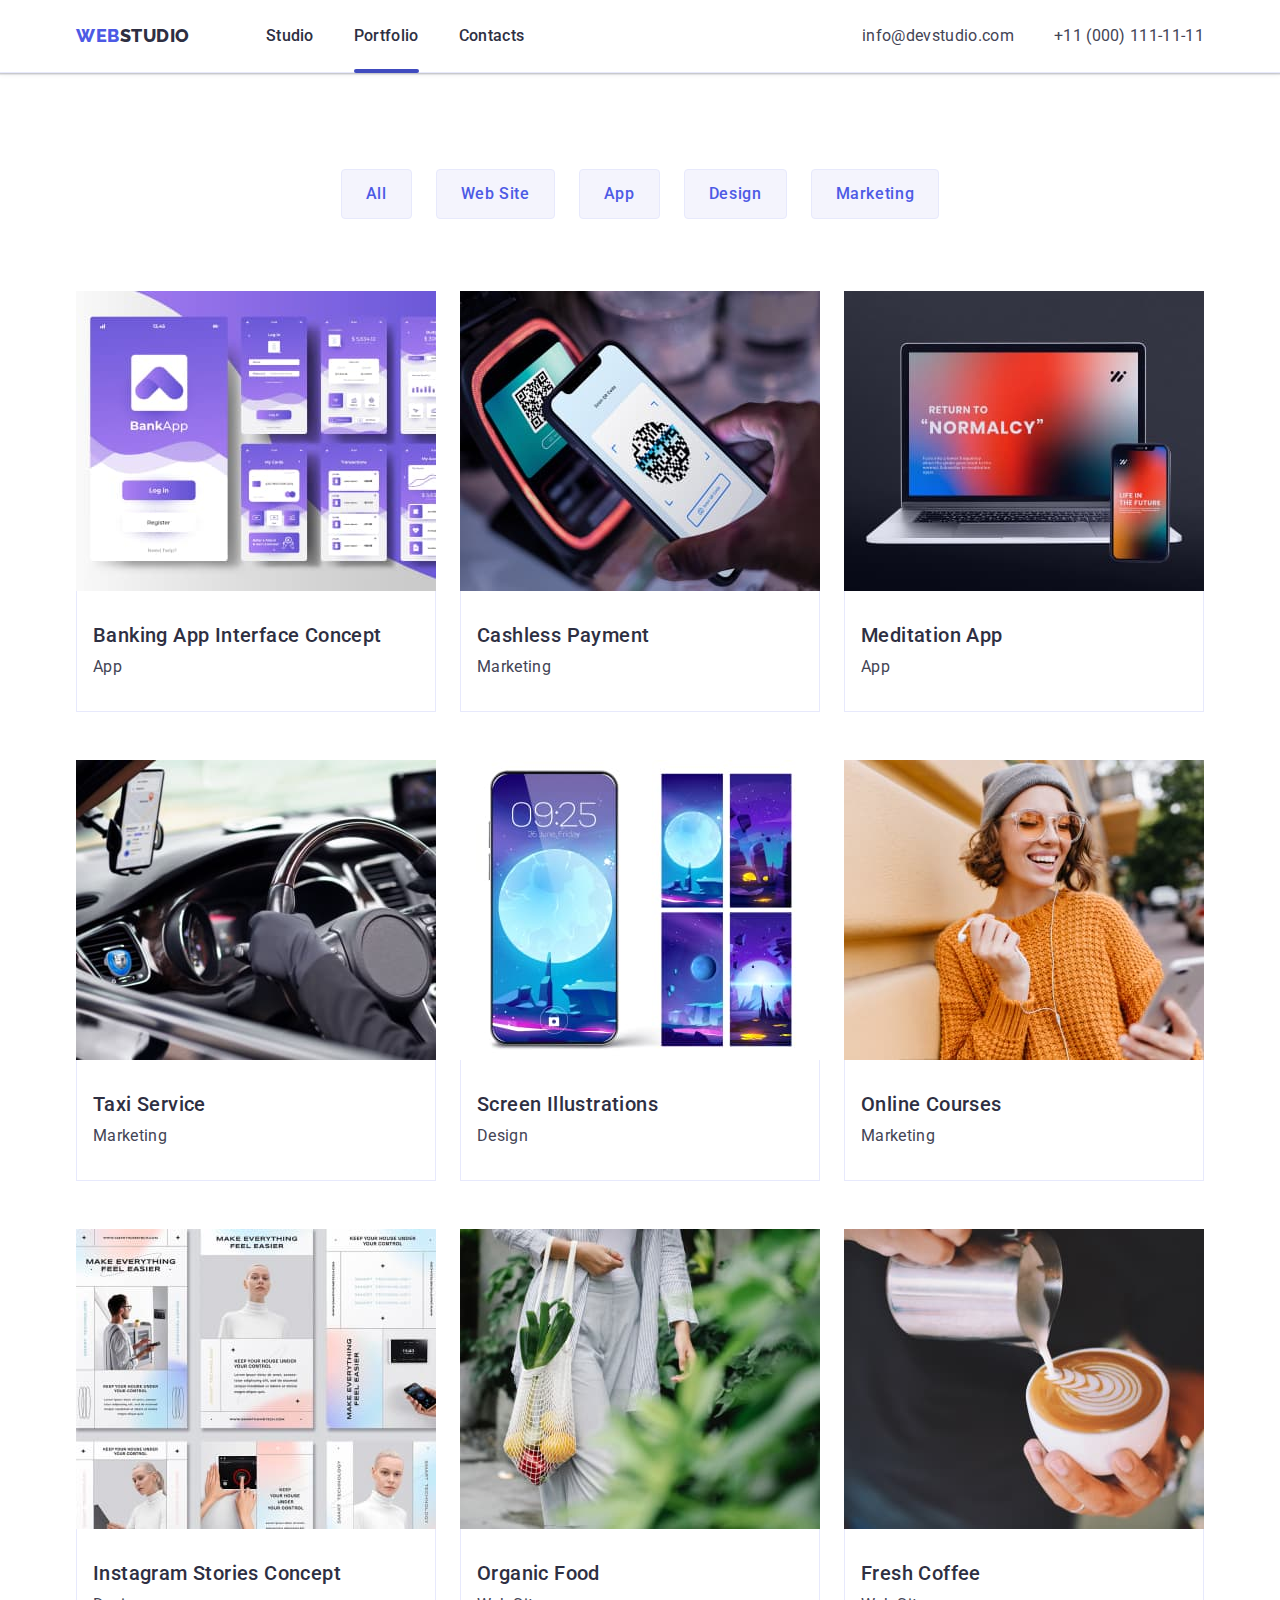
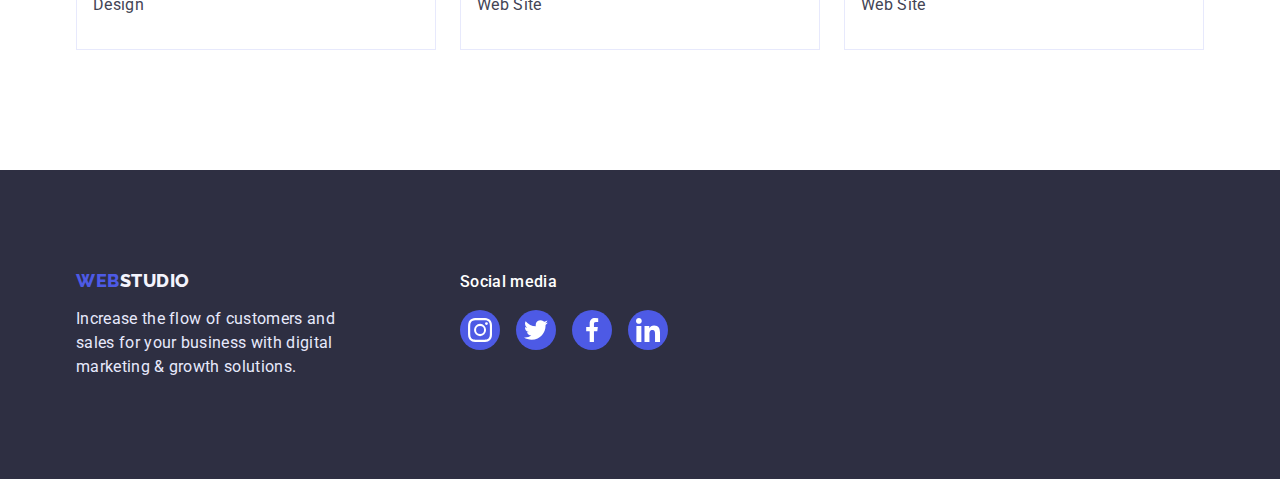
==== portfolio.html @ 71bdea36 "Initial commit" ====
<!DOCTYPE html>
<html lang="en">
  <head>
    <meta charset="UTF-8" />
    <meta http-equiv="X-UA-Compatible" content="IE=edge" />
    <meta name="viewport" content="width=device-width, initial-scale=1.0" />
    <title>Portfolio</title>
    <link rel="preconnect" href="https://fonts.googleapis.com" />
    <link rel="preconnect" href="https://fonts.gstatic.com" crossorigin />
    <link
      href="https://fonts.googleapis.com/css2?family=Raleway:wght@800&family=Roboto:wght@400;500;700;900&display=swap"
      rel="stylesheet"
    />
    <link
      rel="stylesheet"
      href="https://cdnjs.cloudflare.com/ajax/libs/modern-normalize/1.1.0/modern-normalize.min.css"
    />
    <link rel="stylesheet" href="./css/styles.css" />
  </head>
  <body>
    <!-- Header -->
    <header class="page-header">
      <div class="container header-container">
        <nav class="page-header-nav">
          <a class="logo link" href="./index.html"
            >Web<span class="logo-part-header">Studio</span></a
          >
          <ul class="site-nav list">
            <li class="site-nav-item">
              <a class="site-nav-link link" href="./index.html">Studio</a>
            </li>
            <li class="site-nav-item">
              <a class="site-nav-link current link" href="./portfolio.html"
                >Portfolio</a
              >
            </li>
            <li class="site-nav-item">
              <a class="site-nav-link link" href="">Contacts</a>
            </li>
          </ul>
        </nav>
        <address class="feedback">
          <ul class="contacts list">
            <li class="contacts-item">
              <a
                class="contacts-item-link link"
                href="mailto:info@devstudio.com"
                >info@devstudio.com</a
              >
            </li>
            <li class="contacts-item">
              <a class="contacts-item-link link" href="tel:+110001111111"
                >+11 (000) 111-11-11</a
              >
            </li>
          </ul>
        </address>
      </div>
    </header>
    <main>
      <!-- Main -->
      <section class="examples">
        <div class="container">
          <h1 class="examples-title hidden-title">Portfolio</h1>
          <!-- Filter -->
          <ul class="filter-list list">
            <li><button class="filter-nav" type="button">All</button></li>
            <li>
              <button class="filter-nav" type="button">Web Site</button>
            </li>
            <li><button class="filter-nav" type="button">App</button></li>
            <li><button class="filter-nav" type="button">Design</button></li>
            <li>
              <button class="filter-nav" type="button">Marketing</button>
            </li>
          </ul>
          <!-- Portfolio -->
          <ul class="portfolio-list list">
            <li class="portfolio-item">
              <a class="porfolio-link link" href="">
                <div class="portfolio-card-wrap">
                  <img
                    class="portfolio-card"
                    src="./images/portfolio/BankingApp.jpg"
                    alt="bank app's phone screens"
                    width="360"
                  />
                  <p class="portfolio-cover-text main-text">
                    14 Stylish and User-Friendly App Design Concepts · Task
                    Manager App · Calorie Tracker App · Exotic Fruit Ecommerce
                    App · Cloud Storage App
                  </p>
                </div>
                <div class="portfolio-item-descr">
                  <h2 class="portfolio-item-title block-title">
                    Banking App Interface Concept
                  </h2>
                  <p class="portfolio-item-text main-text">App</p>
                </div>
              </a>
            </li>
            <li class="portfolio-item">
              <a class="porfolio-link link" href="">
                <div class="portfolio-card-wrap">
                  <img
                    class="portfolio-card"
                    src="./images/portfolio/CashlessPayment.jpg"
                    alt="smartphone in the hand"
                    width="360"
                  />
                  <p class="portfolio-cover-text main-text">
                    14 Stylish and User-Friendly App Design Concepts · Task
                    Manager App · Calorie Tracker App · Exotic Fruit Ecommerce
                    App · Cloud Storage App
                  </p>
                </div>
                <div class="portfolio-item-descr">
                  <h2 class="portfolio-item-title block-title">
                    Cashless Payment
                  </h2>
                  <p class="portfolio-item-text main-text">Marketing</p>
                </div></a
              >
            </li>
            <li class="portfolio-item">
              <a class="porfolio-link link" href="">
                <div class="portfolio-card-wrap">
                  <img
                    class="portfolio-card"
                    src="./images/portfolio/MeditaionApp.jpg"
                    alt="laptop and smartphone"
                    width="360"
                  />
                  <p class="portfolio-cover-text main-text">
                    14 Stylish and User-Friendly App Design Concepts · Task
                    Manager App · Calorie Tracker App · Exotic Fruit Ecommerce
                    App · Cloud Storage App
                  </p>
                </div>
                <div class="portfolio-item-descr">
                  <h2 class="portfolio-item-title block-title">
                    Meditation App
                  </h2>
                  <p class="portfolio-item-text main-text">App</p>
                </div></a
              >
            </li>
            <li class="portfolio-item">
              <a class="porfolio-link link" href="">
                <div class="portfolio-card-wrap">
                  <img
                    class="portfolio-card"
                    src="./images/portfolio/TaxiService.jpg"
                    alt="taxi driver in a car"
                    width="360"
                  />
                  <p class="portfolio-cover-text main-text">
                    14 Stylish and User-Friendly App Design Concepts · Task
                    Manager App · Calorie Tracker App · Exotic Fruit Ecommerce
                    App · Cloud Storage App
                  </p>
                </div>
                <div class="portfolio-item-descr">
                  <h2 class="portfolio-item-title block-title">Taxi Service</h2>
                  <p class="portfolio-item-text main-text">Marketing</p>
                </div></a
              >
            </li>
            <li class="portfolio-item">
              <a class="porfolio-link link" href="">
                <div class="portfolio-card-wrap">
                  <img
                    class="portfolio-card"
                    src="./images/portfolio/ScreenIllustrations.jpg"
                    alt="smartphone's screen examples"
                    width="360"
                  />
                  <p class="portfolio-cover-text main-text">
                    14 Stylish and User-Friendly App Design Concepts · Task
                    Manager App · Calorie Tracker App · Exotic Fruit Ecommerce
                    App · Cloud Storage App
                  </p>
                </div>
                <div class="portfolio-item-descr">
                  <h2 class="portfolio-item-title block-title">
                    Screen Illustrations
                  </h2>
                  <p class="portfolio-item-text main-text">Design</p>
                </div></a
              >
            </li>
            <li class="portfolio-item">
              <a class="porfolio-link link" href="">
                <div class="portfolio-card-wrap">
                  <img
                    class="portfolio-card"
                    src="./images/portfolio/OnlineCourses.jpg"
                    alt="smiling women with smartphone"
                    width="360"
                  />
                  <p class="portfolio-cover-text main-text">
                    14 Stylish and User-Friendly App Design Concepts · Task
                    Manager App · Calorie Tracker App · Exotic Fruit Ecommerce
                    App · Cloud Storage App
                  </p>
                </div>
                <div class="portfolio-item-descr">
                  <h2 class="portfolio-item-title block-title">
                    Online Courses
                  </h2>
                  <p class="portfolio-item-text main-text">Marketing</p>
                </div></a
              >
            </li>
            <li class="portfolio-item">
              <a class="porfolio-link link" href="">
                <div class="portfolio-card-wrap">
                  <img
                    class="portfolio-card"
                    src="./images/portfolio/InstagramStories.jpg"
                    alt="smart home app examples"
                    width="360"
                  />
                  <p class="portfolio-cover-text main-text">
                    14 Stylish and User-Friendly App Design Concepts · Task
                    Manager App · Calorie Tracker App · Exotic Fruit Ecommerce
                    App · Cloud Storage App
                  </p>
                </div>
                <div class="portfolio-item-descr">
                  <h2 class="portfolio-item-title block-title">
                    Instagram Stories Concept
                  </h2>
                  <p class="portfolio-item-text main-text">Design</p>
                </div></a
              >
            </li>
            <li class="portfolio-item">
              <a class="porfolio-link link" href="">
                <div class="portfolio-card-wrap">
                  <img
                    class="portfolio-card"
                    src="./images/portfolio/OrganicFood.jpg"
                    alt="bag with food on the arm"
                    width="360"
                  />
                  <p class="portfolio-cover-text main-text">
                    14 Stylish and User-Friendly App Design Concepts · Task
                    Manager App · Calorie Tracker App · Exotic Fruit Ecommerce
                    App · Cloud Storage App
                  </p>
                </div>
                <div class="portfolio-item-descr">
                  <h2 class="portfolio-item-title block-title">Organic Food</h2>
                  <p class="portfolio-item-text main-text">Web Site</p>
                </div></a
              >
            </li>
            <li class="portfolio-item">
              <a class="porfolio-link link" href="">
                <div class="portfolio-card-wrap">
                  <img
                    class="portfolio-card"
                    src="./images/portfolio/FreshCoffee.jpg"
                    alt="capuchino making"
                    width="360"
                  />
                  <p class="portfolio-cover-text main-text">
                    14 Stylish and User-Friendly App Design Concepts · Task
                    Manager App · Calorie Tracker App · Exotic Fruit Ecommerce
                    App · Cloud Storage App
                  </p>
                </div>
                <div class="portfolio-item-descr">
                  <h2 class="portfolio-item-title block-title">Fresh Coffee</h2>
                  <p class="portfolio-item-text main-text">Web Site</p>
                </div></a
              >
            </li>
          </ul>
        </div>
      </section>
    </main>
    <!-- Footer -->
    <footer class="business-card">
      <div class="container footer-container">
        <div class="logo-slogan">
          <a href="./index.html" class="logo link"
            >Web<span class="logo-part-footer">Studio</span></a
          >
          <p class="business-card-text main-text">
            Increase the flow of customers and sales for your business with
            digital marketing & growth solutions.
          </p>
        </div>
        <div class="company-media">
          <p class="media-name main-text">Social media</p>
          <ul class="company-media-list list">
            <li class="company-media-item">
              <a href="" class="company-media-link link"
                ><svg class="company-media-icon icon">
                  <use href="./images/icons.svg#icon-instagram-m"></use></svg
              ></a>
            </li>
            <li class="company-media-item">
              <a href="" class="company-media-link link"
                ><svg class="company-media-icon icon">
                  <use href="./images/icons.svg#icon-twitter-m"></use></svg
              ></a>
            </li>
            <li class="company-media-item">
              <a href="" class="company-media-link link"
                ><svg class="company-media-icon icon">
                  <use href="./images/icons.svg#icon-facebook-m"></use></svg
              ></a>
            </li>
            <li class="company-media-item">
              <a href="" class="company-media-link link"
                ><svg class="company-media-icon icon">
                  <use href="./images/icons.svg#icon-linkedin-m"></use></svg
              ></a>
            </li>
          </ul>
        </div>
      </div>
    </footer>
  </body>
</html>
---- css/styles.css ----
:root {
  --primary-text-color: #434455;
  --headers-text-color: #2e2f42;
  --footer-main-text-color: #e7e9fc;
  --active-color: #4d5ae5;
  --btn-active-color: #404bbf;
  --primary-white-color: #ffffff;
  --btns-color: #f4f4fd;
  --customers-color-grey: #8e8f99;
  --accent-green: #31d0aa;
  --backdrop-background: rgba(46, 47, 66, 0.4);
  --modal-background: #fcfcfc;
}

body {
  color: var(--primary-text-color);
  font-family: "Roboto", sans-serif;
  background-color: var(--primary-white-color);
}

/* Reset */
p,
h1,
h2,
h3,
h4,
h5,
h6,
ul {
  margin: 0;
  padding: 0;
}

img {
  display: block;
  max-width: 100%;
  height: auto;
}

button {
  font-family: inherit;
}

a:focus,
button:focus {
  outline-color: var(--btn-active-color);
}

.link {
  text-decoration: none;
}

.list {
  padding: 0;
  margin: 0;
  list-style: none;
}

.container {
  margin: 0 auto;
  padding: 0 15px;
  max-width: 1158px;
  /* outline: 2px solid tomato; */
}

.section {
  padding: 120px 0;
}

.hidden-title {
  position: absolute;
  width: 1px;
  height: 1px;
  margin: -1px;
  border: 0;
  padding: 0;
  white-space: nowrap;
  clip-path: inset(100%);
  clip: rect(0 0 0 0);
  overflow: hidden;
}

/* Header */

.page-header {
  border-bottom: 1px solid var(--footer-main-text-color);
  box-shadow: 0px 2px 1px rgba(46, 47, 66, 0.08),
    0px 1px 1px rgba(46, 47, 66, 0.16), 0px 1px 6px rgba(46, 47, 66, 0.08);
}

.header-container {
  display: flex;
  /* або можливо через margin-right: auto  */
  justify-content: space-between;
  align-items: center;
}

.page-header-nav {
  display: flex;
  align-items: center;
  /* margin-right: auto; */
}

.site-nav {
  display: flex;
  gap: 40px;
  margin-left: 76px;
}

.contacts {
  display: flex;
  gap: 40px;
}

.logo {
  font-family: "Raleway", sans-serif;
  font-weight: 800;
  font-size: 18px;
  line-height: 1.17;
  letter-spacing: 0.03em;
  text-transform: uppercase;
  color: var(--active-color);
}
.logo-part-header {
  color: var(--headers-text-color);
}

.site-nav-link.current {
  position: relative;
}

.site-nav-link.current::after {
  content: "";
  position: absolute;
  left: 0;
  bottom: -1px;
  /* margin-top: 45px; */
  /* top: 100%; */
  width: 100%;
  height: 4px;
  background-color: var(--btn-active-color);
  border-radius: 2px;
}

.site-nav-link {
  display: block;
  padding-top: 24px;
  padding-bottom: 24px;
  font-weight: 500;
  font-size: 16px;
  line-height: 1.5;
  letter-spacing: 0.02em;
  color: var(--headers-text-color);
  transition: color 250ms cubic-bezier(0.4, 0, 0.2, 1);
}
.site-nav-link:hover,
.site-nav-link:focus {
  color: var(--btn-active-color);
}

.feedback {
  display: flex;
  font-style: normal;
  /* align-items: center; */
}

.contacts-item-link {
  padding-top: 24px;
  padding-bottom: 24px;
  font-weight: 400;
  font-size: 16px;
  line-height: 1.5;
  letter-spacing: 0.02em;
  color: var(--primary-text-color);
  transition: color 250ms cubic-bezier(0.4, 0, 0.2, 1);
}

.contacts-item-link:hover,
.contacts-item-link:focus {
  color: var(--btn-active-color);
}

/* Main */
/* Hero */

.hero-container {
  padding: 188px 0;
  text-align: center;
  background-color: var(--headers-text-color);
  height: 600px;
  max-width: 1440px;
  background-image: linear-gradient(
      rgba(46, 47, 66, 0.7),
      rgba(46, 47, 66, 0.7)
    ),
    url(../images/hero-bg.jpg);
  background-repeat: no-repeat;
  background-position: center;
  background-size: cover;
}

.hero-title {
  max-width: 496px;
  margin: 0 auto;
  font-weight: 700;
  font-size: 56px;
  line-height: 1.07;
  letter-spacing: 0.02em;
  color: var(--primary-white-color);
}

.hero-btn {
  border: none;
  padding: 16px 32px;
  border-radius: 4px;
  display: inline-block;
  margin: 48px auto 0;
  min-width: 169px;
  font-weight: 500;
  font-size: 16px;
  line-height: 1.5;
  /* align-items: center; */
  letter-spacing: 0.04em;
  color: var(--primary-white-color);
  cursor: pointer;
  background-color: var(--active-color);
  transition: background-color 250ms cubic-bezier(0.4, 0, 0.2, 1);
}

.hero-btn:hover,
.hero-btn:focus {
  background-color: var(--btn-active-color);
}

/* Skills */

.skills {
  padding-bottom: 0;
}

.skills-list {
  display: flex;
  gap: 24px;
  flex-wrap: wrap;
}

.skills-list-title {
  margin-top: 8px;
}
/* 
.antena::before {
  background-image: url(../images/css/antenna.svg);
}
.clock::before {
  background-image: url(../images/css/clock.svg);
}
.diagram::before {
  background-image: url(../images/css/diagram.svg);
}
.astronaut::before {
  background-image: url(../images/css/astronaut.svg);
}

.skills-list-item::before {
  display: block;
  content: "";
  height: 112px;
  background-color: var(--btns-color);
  border-radius: 4px;
  background-size: 64px;
  background-repeat: no-repeat;
  background-position: center;
} */

.skills-img {
  display: flex;
  height: 112px;
  background-color: var(--btns-color);
  border-radius: 4px;
  align-items: center;
  justify-content: center;
}

.skills-icon {
  width: 64px;
  height: 64px;
}

.skills-list-item {
  flex-basis: calc((100% - 72px) / 4);
}

.skills-list-text {
  margin-top: 8px;
}

.section-title {
  font-weight: 700;
  font-size: 36px;
  line-height: 1.11;
  text-align: center;
  letter-spacing: 0.02em;
  text-transform: capitalize;
  color: var(--headers-text-color);
}

/* Technologies */

.products-item {
  flex-basis: calc((100% - 48px) / 3);
}

.products-list {
  display: flex;
  gap: 24px;
  margin-top: 72px;
}

.block-title {
  font-weight: 500;
  font-size: 20px;
  line-height: 1.2;
  letter-spacing: 0.02em;
  color: var(--headers-text-color);
}

.main-text {
  font-weight: 400;
  font-size: 16px;
  line-height: 1.5;
  letter-spacing: 0.02em;
}

/* Team */

.team-contact-list {
  display: flex;
  justify-content: center;
  margin-top: 8px;
  gap: 24px;
  flex-wrap: wrap;
}

.team-contact-item {
  width: 40px;
  height: 40px;
}

.team-contact-link {
  width: 100%;
  height: 100%;
  display: flex;
  border-radius: 50%;
  background-color: var(--active-color);
  color: var(--btns-color);
  align-items: center;
  justify-content: center;
  transition: background-color 250ms cubic-bezier(0.4, 0, 0.2, 1);
}

.team-contact-icon {
  width: 16px;
  height: 16px;
  fill: currentColor;
}

.team-contact-link:hover,
.team-contact-link:focus {
  background-color: var(--btn-active-color);
}

.team-item-descr {
  padding: 32px 16px;
  text-align: center;
}

.team-list {
  display: flex;
  gap: 24px;
  margin-top: 72px;
  flex-wrap: wrap;
}

.team-item-title {
  text-align: center;
}

.team-item-text {
  text-align: center;
  margin-top: 8px;
}

.team {
  background-color: var(--btns-color);
}
.team-list-item {
  flex-basis: calc((100% - 72px) / 4);
  background-color: var(--primary-white-color);
  border-radius: 0px 0px 4px 4px;
  box-shadow: 0px 1px 6px rgba(46, 47, 66, 0.08),
    0px 1px 1px rgba(46, 47, 66, 0.16), 0px 2px 1px rgba(46, 47, 66, 0.08);
}

/* Customers */

.customers-list {
  display: flex;
  flex-wrap: wrap;
  gap: 24px;
  margin-top: 72px;
}

.customer {
  /* width: 168px; */
  flex-basis: calc((100% - 24px * 5) / 6);
}

.customer-link {
  border: 1px solid;
  color: var(--customers-color-grey);
  border-radius: 4px;
  align-items: center;
  justify-content: center;
  display: flex;
  height: 88px;
  transition: color 250ms cubic-bezier(0.4, 0, 0.2, 1);
}

.customer-link:hover,
.customer-link:focus {
  color: var(--btn-active-color);
  border: 1px solid var(--btn-active-color);
}

.customer-icon {
  fill: currentColor;
  height: 56px;
  width: 104px;
}

/* Footer */

.footer-container {
  display: flex;
}

.logo-slogan {
  margin-right: 120px;
}

.media-name {
  font-weight: 500;
  color: var(--primary-white-color);
}

.company-media-list {
  display: flex;
  margin-top: 16px;
  gap: 16px;
  flex-wrap: wrap;
}

.company-media-item {
  width: 40px;
  height: 40px;
}

.company-media-link {
  width: 100%;
  height: 100%;
  display: flex;
  border-radius: 50%;
  background-color: var(--active-color);
  align-items: center;
  justify-content: center;
  color: var(--primary-white-color);
  transition: background-color 250ms cubic-bezier(0.4, 0, 0.2, 1);
}

.company-media-icon {
  width: 24px;
  height: 24px;
  fill: currentColor;
}

.company-media-link:hover,
.company-media-link:focus {
  background-color: var(--accent-green);
}

.business-card {
  background-color: var(--headers-text-color);
  padding: 100px 0;
}

.business-card-text {
  max-width: 264px;
  color: var(--footer-main-text-color);
  margin: 16px 0 0 0;
}

.logo-part-footer {
  color: var(--btns-color);
}

/* Portfolio */
/* Filter */

.examples {
  padding: 96px 0 120px;
}

.filter-list {
  display: flex;
  justify-content: center;
  gap: 24px;
  flex-wrap: wrap;
  /* margin-bottom: 72px; */
}

.filter-nav {
  padding: 12px 24px;
  border: 1px solid var(--footer-main-text-color);
  border-radius: 4px;
  font-family: inherit;
  background-color: var(--btns-color);
  font-weight: 500;
  font-size: 16px;
  line-height: 1.5;
  display: flex;
  align-items: center;
  text-align: center;
  letter-spacing: 0.04em;
  color: var(--active-color);
  cursor: pointer;
  /* transition: var(--transition-main); */
  transition: background-color 250ms cubic-bezier(0.4, 0, 0.2, 1);
}

.filter-nav:hover,
.filter-nav:focus {
  background-color: var(--btn-active-color);
  color: var(--primary-white-color);
  border: 1px solid var(--btn-active-color);
  box-shadow: 0px 3px 1px rgba(0, 0, 0, 0.1), 0px 2px 1px rgba(0, 0, 0, 0.08),
    0px 2px 2px rgba(0, 0, 0, 0.12);
}

/* Porfolio items */

.portfolio-item {
  flex-basis: calc((100% - 48px) / 3);
}

.portfolio-item:hover .portfolio-cover-text {
  transform: translateY(0);
}

.portfolio-card-wrap {
  position: relative;
  overflow: hidden;
}

.portfolio-cover-text {
  position: absolute;
  top: 0;
  left: 0;
  width: 100%;
  height: 100%;
  padding: 40px 32px;
  background-color: var(--active-color);
  color: var(--btns-color);
  transform: translateY(100%);
  transition: transform 250ms cubic-bezier(0.4, 0, 0.2, 1);
  overflow-y: auto;
}

.portfolio-item:hover,
.portfolio-item:focus {
  box-shadow: 0px 1px 6px rgba(46, 47, 66, 0.08),
    0px 1px 1px rgba(46, 47, 66, 0.16), 0px 2px 1px rgba(46, 47, 66, 0.08);
}

.portfolio-item-descr {
  padding: 32px 16px;
  border: 1px solid var(--footer-main-text-color);
  border-top: 0;
}

.portfolio-list {
  display: flex;
  flex-wrap: wrap;
  row-gap: 48px;
  column-gap: 24px;
  margin-top: 72px;
}

.portfolio-item-text {
  margin-top: 8px;
  color: var(--primary-text-color);
  background-color: var(--primary-white-color);
}

/* Modal window & Backdrop */

.backdrop {
  position: fixed;
  top: 0;
  left: 0;
  width: 100%;
  height: 100%;
  background-color: var(--backdrop-background);
  opacity: 1;
  transition: opacity 250ms cubic-bezier(0.4, 0, 0.2, 1),
    visibility 250ms cubic-bezier(0.4, 0, 0.2, 1);
}

.backdrop.is-hidden .modal {
  transform: translate(-50%, -50%) scaleX(1.3);
}

.backdrop.is-hidden {
  opacity: 0;
  visibility: hidden;
  pointer-events: none;
}

.modal {
  position: absolute;
  top: 50%;
  left: 50%;
  transform: translate(-50%, -50%) scaleX(1);
  transition: transform 250ms cubic-bezier(0.4, 0, 0.2, 1);
  width: 100%;
  height: 100%;
  max-width: 408px;
  max-height: 576px;
  background-color: var(--modal-background);
  box-shadow: 0px 1px 1px rgba(0, 0, 0, 0.14), 0px 1px 3px rgba(0, 0, 0, 0.12),
    0px 2px 1px rgba(0, 0, 0, 0.2);
  border-radius: 4px;
  padding: 24px;
}

.modal-end {
  display: flex;
  margin-left: auto;
  justify-content: center;
  align-items: center;
  width: 24px;
  height: 24px;
  border-radius: 50%;
  border: 1px solid rgba(0, 0, 0, 0.1);
  color: var(--footer-main-text-color);
  cursor: pointer;
}

.modal-close {
  width: 8px;
  height: 8px;
  fill: var(--headers-text-color);
}

.no-scroll {
  overflow: hidden;
}
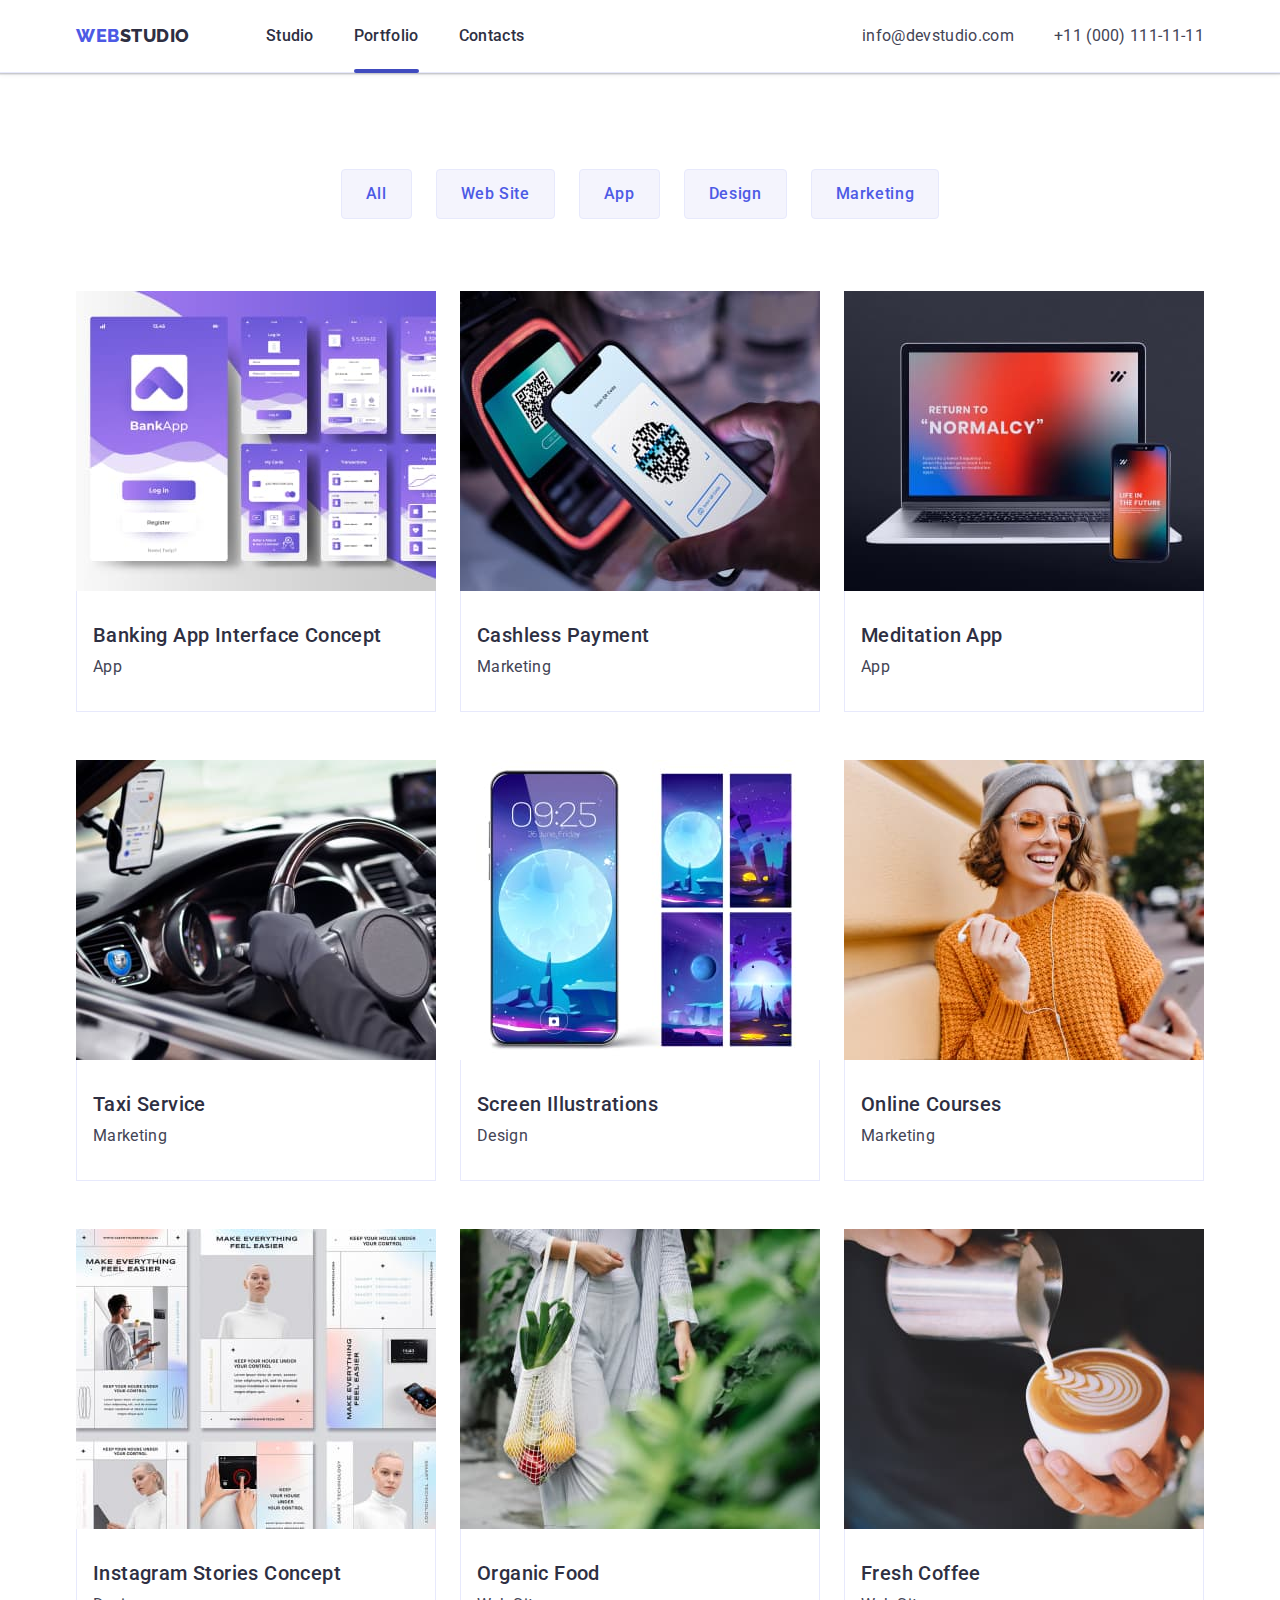
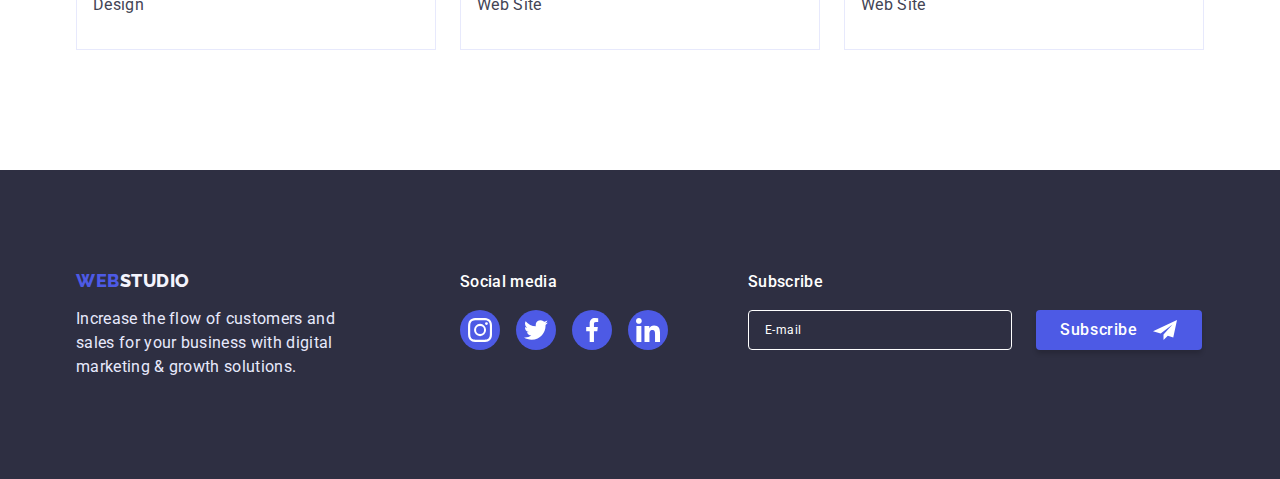
==== commit c5b7979e: "hm-6-v.1-4" ====
--- a/portfolio.html
+++ b/portfolio.html
@@ -322,6 +322,31 @@
             </li>
           </ul>
         </div>
+        <!-- Footer form subscribe -->
+        <div class="footer-subscribe">
+          <p class="subcribe-form-title main-text">Subscribe</p>
+          <form class="subscribe-form">
+            <div class="subscribe-wrap">
+              <label for="subscribe-email" class="subscribe-label"></label>
+              <div class="subscribe-input-wrap">
+                <input
+                  class="subscribe-input"
+                  type="text"
+                  name="subscribe-email"
+                  required
+                  id="subscribe-email"
+                  placeholder="E-mail"
+                />
+              </div>
+            </div>
+            <div class="modal-subscribe-btn">
+              <button class="subscribe-btn" type="submit">Subscribe</button>
+              <svg class="subscribe-icon" width="24" height="24">
+                <use href="./images/icons.svg#icon-subscribe"></use>
+              </svg>
+            </div>
+          </form>
+        </div>
       </div>
     </footer>
   </body>
--- a/css/styles.css
+++ b/css/styles.css
@@ -74,6 +74,20 @@
   margin: -1px;
   border: 0;
   padding: 0;
+  white-space: nowrap;
+  clip-path: inset(100%);
+  clip: rect(0 0 0 0);
+  overflow: hidden;
+}
+
+.visually-hidden {
+  position: absolute;
+  width: 1px;
+  height: 1px;
+  margin: -1px;
+  border: 0;
+  padding: 0;
+
   white-space: nowrap;
   clip-path: inset(100%);
   clip: rect(0 0 0 0);
@@ -210,20 +224,20 @@
 }
 
 .hero-btn {
+  display: block;
   border: none;
   padding: 16px 32px;
   border-radius: 4px;
-  display: inline-block;
   margin: 48px auto 0;
   min-width: 169px;
   font-weight: 500;
   font-size: 16px;
   line-height: 1.5;
-  /* align-items: center; */
   letter-spacing: 0.04em;
   color: var(--primary-white-color);
   cursor: pointer;
   background-color: var(--active-color);
+  box-shadow: 0px 4px 4px rgba(0, 0, 0, 0.15);
   transition: background-color 250ms cubic-bezier(0.4, 0, 0.2, 1);
 }
 
@@ -634,7 +648,7 @@
   width: 100%;
   height: 100%;
   max-width: 408px;
-  max-height: 576px;
+  max-height: 584px;
   background-color: var(--modal-background);
   box-shadow: 0px 1px 1px rgba(0, 0, 0, 0.14), 0px 1px 3px rgba(0, 0, 0, 0.12),
     0px 2px 1px rgba(0, 0, 0, 0.2);
@@ -642,7 +656,13 @@
   padding: 24px;
 }
 
-.modal-end {
+.modal-close-image {
+  width: 8px;
+  height: 8px;
+  fill: var(--headers-text-color);
+}
+
+.modal-close {
   display: flex;
   margin-left: auto;
   justify-content: center;
@@ -651,16 +671,260 @@
   height: 24px;
   border-radius: 50%;
   border: 1px solid rgba(0, 0, 0, 0.1);
-  color: var(--footer-main-text-color);
+  background-color: var(--footer-main-text-color);
   cursor: pointer;
-}
-
-.modal-close {
-  width: 8px;
-  height: 8px;
-  fill: var(--headers-text-color);
+  margin-bottom: 24px;
+  transition: background-color 250ms cubic-bezier(0.4, 0, 0.2, 1);
+}
+
+.modal-close:hover,
+.modal-close:focus {
+  background-color: var(--btn-active-color);
+}
+
+.modal-close:hover .modal-close-image,
+.modal-close:focus .modal-close-image {
+  fill: var(--primary-white-color);
 }
 
 .no-scroll {
   overflow: hidden;
 }
+
+.input-wrap {
+  position: relative;
+}
+
+.modal-wrap {
+  margin: 0px;
+}
+
+.modal-wrap textarea::placeholder {
+  font-weight: 400;
+  font-size: 12px;
+  line-height: 1.17;
+  letter-spacing: 0.04em;
+  color: rgba(46, 47, 66, 0.4);
+}
+
+.modal-input-icon {
+  position: absolute;
+  left: 16px;
+  /* top: 8px; */
+  top: 50%;
+  transform: translateY(-50%);
+}
+
+.modal-input {
+  width: 100%;
+  height: 40px;
+  margin: 0;
+  padding: 0 0 0 38px;
+  border: 1px solid rgba(46, 47, 66, 0.4);
+  border-radius: 4px;
+  outline: transparent;
+
+  font-weight: 400;
+  font-size: 12px;
+  line-height: 1.17;
+  letter-spacing: 0.01em;
+  color: var(--primary-text-color);
+}
+
+.modal-textarea {
+  width: 100%;
+  height: 120px;
+  border: 1px solid rgba(46, 47, 66, 0.4);
+  border-radius: 4px;
+  resize: none;
+  padding: 8px 16px;
+  margin: 0;
+  display: block;
+  outline: transparent;
+
+  font-weight: 400;
+  font-size: 12px;
+  line-height: 1.17;
+  letter-spacing: 0.01em;
+  color: var(--primary-text-color);
+}
+
+.modal-input:focus + .modal-input-icon {
+  fill: var(--active-color);
+}
+
+.modal-input:focus,
+.modal-textarea:focus {
+  border-color: var(--active-color);
+}
+
+.modal-input::placeholder {
+  font-style: normal;
+  font-weight: 400;
+  font-size: 12px;
+  line-height: 1.17;
+  letter-spacing: 0.04em;
+  color: rgba(46, 47, 66, 0.4);
+}
+
+.modal-title {
+  font-weight: 500;
+  color: var(--headers-text-color);
+  text-align: center;
+  margin-bottom: 16px;
+}
+
+.modal-label-text {
+  font-style: normal;
+  font-weight: 400;
+  font-size: 12px;
+  line-height: 1.17;
+  letter-spacing: 0.01em;
+  color: var(--customers-color-grey);
+  margin-bottom: 4px;
+  margin-top: 8px;
+  display: block;
+}
+
+.modal-check:checked + .check-privacy span {
+  background-color: var(--btn-active-color);
+  border-color: var(--btn-active-color);
+  fill: var(--btns-color);
+}
+
+.modal-check:focus + .check-privacy span {
+  border-color: var(--btn-active-color);
+}
+
+.check-privacy {
+  display: flex;
+  align-items: baseline;
+  gap: 8px;
+  font-weight: 400;
+  font-size: 12px;
+  line-height: 1.17;
+  letter-spacing: 0.04em;
+  color: var(--customers-color-grey);
+}
+
+.privacy-policy-link {
+  font-weight: 400;
+  font-size: 12px;
+  line-height: 1.33;
+  letter-spacing: 0.04em;
+  text-decoration-line: underline;
+  color: var(--active-color);
+}
+
+.check-privacy span {
+  width: 16px;
+  height: 16px;
+  border: 1px solid rgba(46, 47, 66, 0.4);
+  border-radius: 2px;
+  display: flex;
+  align-items: center;
+  justify-content: center;
+  fill: transparent;
+}
+
+.modal-field {
+  margin-top: 16px;
+}
+
+.modal-send-btn {
+  margin: 24px auto 0;
+}
+
+.modal-send:hover,
+.modal-send:focus {
+  background-color: var(--btn-active-color);
+}
+
+.modal-wrap textarea:focus::placeholder {
+  color: var(--active-color);
+}
+
+/* Subscribe footer form*/
+
+.subscribe-form {
+  display: flex;
+  flex-wrap: wrap;
+  gap: 24px;
+  margin-top: 16px;
+}
+
+.footer-subscribe {
+  margin-left: 80px;
+}
+
+.subcribe-form-title {
+  font-weight: 500;
+  color: var(--primary-white-color);
+}
+
+.subscribe-btn {
+  display: block;
+  border: none;
+  padding: 8px 64px 8px 24px;
+  border-radius: 4px;
+  min-width: 165px;
+  font-weight: 500;
+  font-size: 16px;
+  line-height: 1.5;
+  letter-spacing: 0.04em;
+  color: var(--primary-white-color);
+  cursor: pointer;
+  background-color: var(--active-color);
+  box-shadow: 0px 4px 4px rgba(0, 0, 0, 0.15);
+  transition: background-color 250ms cubic-bezier(0.4, 0, 0.2, 1);
+}
+
+.subscribe-btn:hover,
+.subscribe-btn:focus {
+  background-color: var(--btn-active-color);
+}
+
+.modal-subscribe-btn {
+  position: relative;
+}
+
+.subscribe-icon {
+  position: absolute;
+  left: 117px;
+  top: 50%;
+  transform: translateY(-50%);
+  fill: var(--primary-white-color);
+}
+
+.subscribe-input {
+  width: 264px;
+  height: 40px;
+  padding-left: 16px;
+  background-color: var(--headers-text-color);
+
+  border: 1px solid var(--primary-white-color);
+  border-radius: 4px;
+  outline: transparent;
+
+  font-weight: 400;
+  font-size: 12px;
+  line-height: 2;
+  letter-spacing: 0.04em;
+  color: var(--primary-white-color);
+}
+
+.subscribe-input-wrap input::placeholder {
+  font-weight: 400;
+  font-size: 12px;
+  line-height: 2;
+  letter-spacing: 0.04em;
+  color: var(--primary-white-color);
+}
+
+.subscribe-input-wrap input:focus::placeholder {
+  color: var(--active-color);
+}
+
+.subscribe-input:focus {
+  border-color: var(--active-color);
+}
